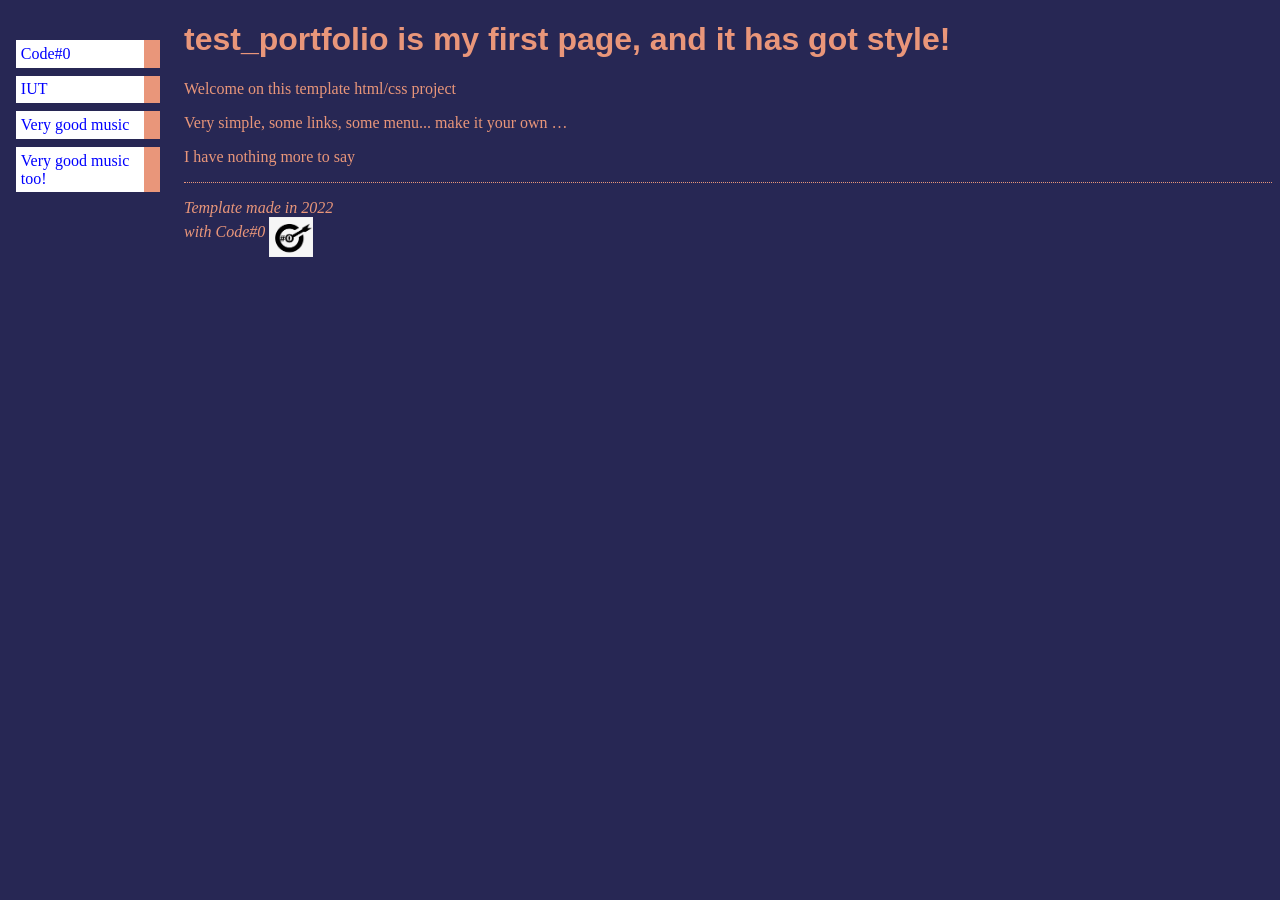
==== index.html @ 6505c1ee ":tada: Initial Commit" ====
<!DOCTYPE html PUBLIC "-//W3C//DTD HTML 4.01//EN">
<html>
<head>
  <title>One incredible styled html page</title>
  <link rel="stylesheet" href="mycoolstyle.css">
</head>

<body>

<!-- Navigation menu -->
<ul class="navbar">
  <li><a href="https://codefirst.iut.uca.fr/home">Code#0</a>
  <li><a href="http://iut.uca.fr">IUT</a>
  <li><a href="https://neilyoungarchives.com/">Very good music</a>
  <li><a href="https://www.youtube.com/watch?v=CY5dTBhRxOA">Very good music too!</a>
</ul>

<!-- Main Content -->
<h1>test_portfolio is my first page, and it has got style!</h1>

<p>Welcome on this template html/css project 

<p>Very simple, some links, some menu... make it your own
&hellip;

<p>I have nothing more to say

<!-- my footer -->
<address>Template made in 2022<br>
  with Code#0 <a href="https://codefirst.iut.uca.fr/home"><img src="images/CodeFirstLogo.png" alt="Code#0" align="middle" border="0" height="40px"/>
  </a></address>

</body>
</html>
---- mycoolstyle.css ----
body {
    padding-left: 11em;
    font-family: Georgia, 'Georgia', "Times New Roman",
          Times, serif;
    color: darksalmon;
    background-color: rgb(39, 39, 84) }
  ul.navbar {
    list-style-type: none;
    padding: 0;
    margin: 0;
    position: absolute;
    top: 2em;
    left: 1em;
    width: 9em }
  h1 {
    font-family: Helvetica, Geneva, Arial,
          SunSans-Regular, sans-serif }
  ul.navbar li {
    background: white;
    margin: 0.5em 0;
    padding: 0.3em;
    border-right: 1em solid darksalmon }
  ul.navbar a {
    text-decoration: none }
  a:link {
    color: blue }
  a:visited {
    color: darkblue }
  address {
    margin-top: 1em;
    padding-top: 1em;
    border-top: thin dotted }
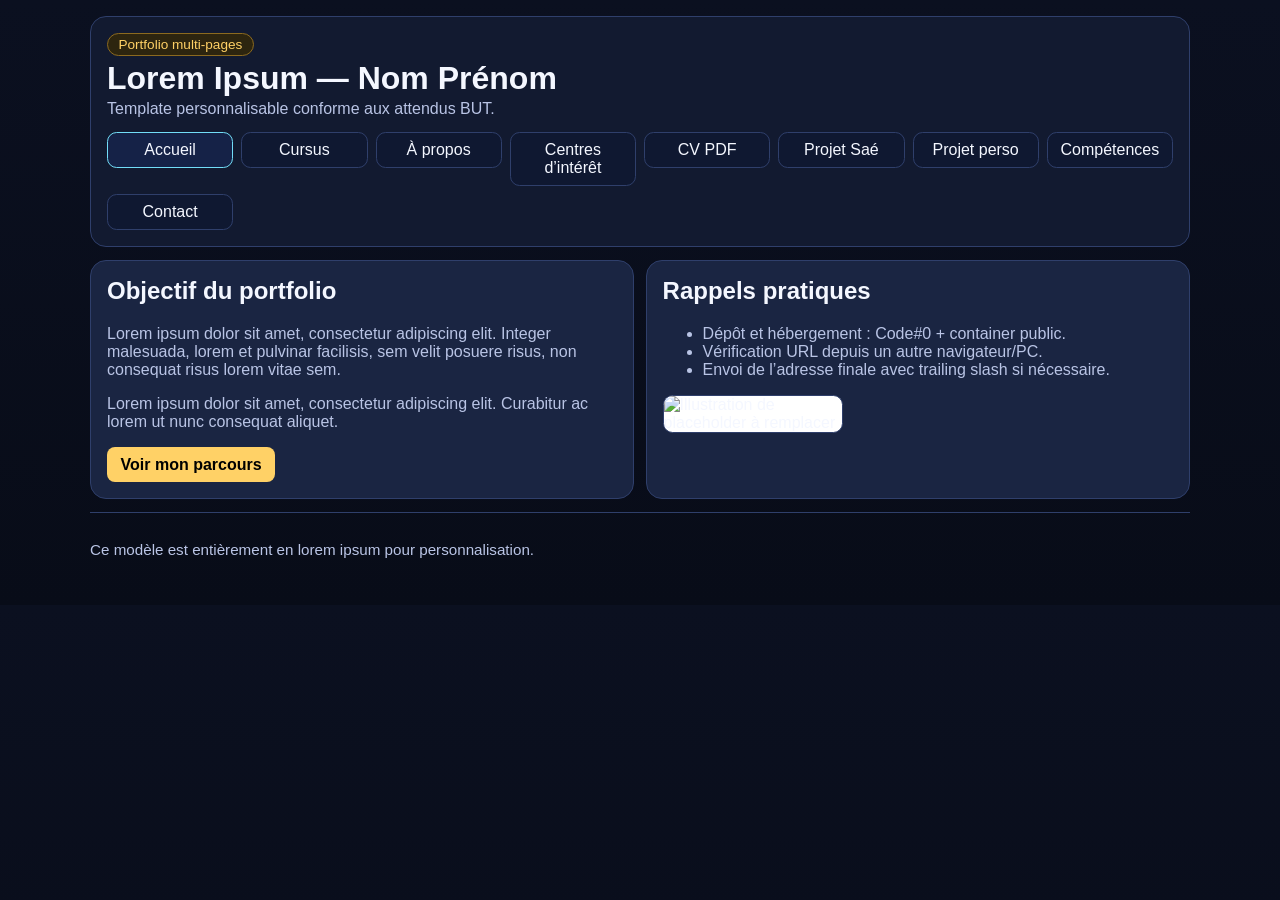
==== commit 1131d10f: "Add cursus and centres d'interet sections with richer visual placeholders" ====
--- a/index.html
+++ b/index.html
@@ -1,34 +1,56 @@
-<!DOCTYPE html PUBLIC "-//W3C//DTD HTML 4.01//EN">
-<html>
+<!DOCTYPE html>
+<html lang="fr">
 <head>
-  <title>One incredible styled html page</title>
+  <meta charset="UTF-8">
+  <meta name="viewport" content="width=device-width, initial-scale=1.0">
+  <meta name="description" content="Portfolio BUT Informatique multi-pages - modèle lorem ipsum">
+  <title>Accueil | Portfolio BUT</title>
   <link rel="stylesheet" href="mycoolstyle.css">
 </head>
+<body>
+<a class="skip-link" href="#contenu">Aller au contenu</a>
+<div class="site-shell">
+  <header class="top">
+    <span class="badge">Portfolio multi-pages</span>
+    <h1>Lorem Ipsum — Nom Prénom</h1>
+    <p>Template personnalisable conforme aux attendus BUT.</p>
+    <nav aria-label="Navigation principale">
+      <ul>
+        <li><a href="index.html" aria-current="page">Accueil</a></li>
+        <li><a href="cursus.html">Cursus</a></li>
+        <li><a href="a-propos.html">À propos</a></li>
+        <li><a href="centres-interet.html">Centres d’intérêt</a></li>
+        <li><a href="cv.html">CV PDF</a></li>
+        <li><a href="sae.html">Projet Saé</a></li>
+        <li><a href="projet-personnel.html">Projet perso</a></li>
+        <li><a href="competences.html">Compétences</a></li>
+        <li><a href="contact.html">Contact</a></li>
+      </ul>
+    </nav>
+  </header>
 
-<body>
+  <main id="contenu" class="grid-2">
+    <section class="panel">
+      <h2>Objectif du portfolio</h2>
+      <p>Lorem ipsum dolor sit amet, consectetur adipiscing elit. Integer malesuada, lorem et pulvinar facilisis, sem velit posuere risus, non consequat risus lorem vitae sem.</p>
+      <p>Lorem ipsum dolor sit amet, consectetur adipiscing elit. Curabitur ac lorem ut nunc consequat aliquet.</p>
+      <a class="cta" href="cursus.html">Voir mon parcours</a>
+    </section>
 
-<!-- Navigation menu -->
-<ul class="navbar">
-  <li><a href="https://codefirst.iut.uca.fr/home">Code#0</a>
-  <li><a href="http://iut.uca.fr">IUT</a>
-  <li><a href="https://neilyoungarchives.com/">Very good music</a>
-  <li><a href="https://www.youtube.com/watch?v=CY5dTBhRxOA">Very good music too!</a>
-</ul>
+    <section class="panel">
+      <h2>Rappels pratiques</h2>
+      <ul>
+        <li>Dépôt et hébergement : Code#0 + container public.</li>
+        <li>Vérification URL depuis un autre navigateur/PC.</li>
+        <li>Envoi de l’adresse finale avec trailing slash si nécessaire.</li>
+      </ul>
+      <img class="hero-image" src="images/CodeFirstLogo.png" alt="Illustration de placeholder à remplacer">
+    </section>
+  </main>
 
-<!-- Main Content -->
-<h1>test_portfolio is my first page, and it has got style!</h1>
-
-<p>Welcome on this template html/css project 
-
-<p>Very simple, some links, some menu... make it your own
-&hellip;
-
-<p>I have nothing more to say
-
-<!-- my footer -->
-<address>Template made in 2022<br>
-  with Code#0 <a href="https://codefirst.iut.uca.fr/home"><img src="images/CodeFirstLogo.png" alt="Code#0" align="middle" border="0" height="40px"/>
-  </a></address>
-
+  <footer>
+    <p>Ce modèle est entièrement en lorem ipsum pour personnalisation.</p>
+  </footer>
+</div>
 </body>
-</html>+</html>
--- a/mycoolstyle.css
+++ b/mycoolstyle.css
@@ -1,32 +1,169 @@
+:root {
+  --bg: #0b1020;
+  --bg-soft: #121a30;
+  --card: #1a2542;
+  --line: #2f3f6b;
+  --text: #f4f7ff;
+  --muted: #b9c4e5;
+  --accent: #ffd166;
+  --accent-2: #72ddf7;
+}
+
+* { box-sizing: border-box; }
+
 body {
-    padding-left: 11em;
-    font-family: Georgia, 'Georgia', "Times New Roman",
-          Times, serif;
-    color: darksalmon;
-    background-color: rgb(39, 39, 84) }
-  ul.navbar {
-    list-style-type: none;
-    padding: 0;
-    margin: 0;
-    position: absolute;
-    top: 2em;
-    left: 1em;
-    width: 9em }
-  h1 {
-    font-family: Helvetica, Geneva, Arial,
-          SunSans-Regular, sans-serif }
-  ul.navbar li {
-    background: white;
-    margin: 0.5em 0;
-    padding: 0.3em;
-    border-right: 1em solid darksalmon }
-  ul.navbar a {
-    text-decoration: none }
-  a:link {
-    color: blue }
-  a:visited {
-    color: darkblue }
-  address {
-    margin-top: 1em;
-    padding-top: 1em;
-    border-top: thin dotted }+  margin: 0;
+  font-family: "Trebuchet MS", "Segoe UI", sans-serif;
+  background: linear-gradient(180deg, var(--bg) 0%, #080c18 100%);
+  color: var(--text);
+}
+
+.skip-link {
+  position: absolute;
+  left: -9999px;
+}
+
+.skip-link:focus {
+  left: 1rem;
+  top: 1rem;
+  z-index: 100;
+  background: var(--accent);
+  color: #000;
+  padding: .5rem .7rem;
+  border-radius: .4rem;
+}
+
+.site-shell {
+  width: min(1100px, 92vw);
+  margin: 0 auto;
+  padding: 1rem 0 2rem;
+}
+
+.top {
+  background: var(--bg-soft);
+  border: 1px solid var(--line);
+  border-radius: 1rem;
+  padding: 1rem;
+}
+
+.top h1 { margin: .2rem 0; }
+.top p { margin: 0; color: var(--muted); }
+
+nav ul {
+  list-style: none;
+  padding: 0;
+  margin: .9rem 0 0;
+  display: grid;
+  grid-template-columns: repeat(auto-fit, minmax(120px, 1fr));
+  gap: .5rem;
+}
+
+nav a {
+  display: block;
+  text-decoration: none;
+  text-align: center;
+  color: var(--text);
+  background: #0f1831;
+  border: 1px solid var(--line);
+  border-radius: .6rem;
+  padding: .5rem;
+}
+
+nav a:hover,
+nav a[aria-current="page"] {
+  border-color: var(--accent-2);
+  background: #152247;
+}
+
+main {
+  margin-top: .8rem;
+  display: grid;
+  gap: .8rem;
+}
+
+.panel {
+  background: var(--card);
+  border: 1px solid var(--line);
+  border-radius: 1rem;
+  padding: 1rem;
+}
+
+.panel h2, .panel h3 { margin-top: 0; }
+.panel p, .panel li { color: var(--muted); }
+
+.grid-2 {
+  display: grid;
+  grid-template-columns: 1fr;
+  gap: .7rem;
+}
+
+.badge {
+  display: inline-block;
+  border: 1px solid #8c6a1f;
+  background: #2d250f;
+  color: var(--accent);
+  border-radius: 999px;
+  padding: .2rem .65rem;
+  font-size: .85rem;
+}
+
+.cta {
+  display: inline-block;
+  text-decoration: none;
+  color: #000;
+  background: var(--accent);
+  border-radius: .5rem;
+  padding: .55rem .85rem;
+  font-weight: 700;
+}
+
+.figure-slots {
+  display: grid;
+  grid-template-columns: repeat(auto-fit, minmax(160px,1fr));
+  gap: .6rem;
+}
+
+.slot {
+  min-height: 100px;
+  border: 1px dashed var(--accent-2);
+  border-radius: .7rem;
+  display: grid;
+  place-items: center;
+  color: var(--accent-2);
+  background: #101a34;
+}
+
+.table-like {
+  width: 100%;
+  border-collapse: collapse;
+}
+
+.table-like th,
+.table-like td {
+  border: 1px solid var(--line);
+  padding: .55rem;
+  text-align: left;
+}
+
+footer {
+  margin-top: .8rem;
+  border-top: 1px solid var(--line);
+  padding-top: .8rem;
+  color: var(--muted);
+  font-size: .95rem;
+}
+
+@media (min-width: 850px) {
+  .grid-2 { grid-template-columns: 1fr 1fr; }
+}
+
+
+.hero-image {
+  max-width: 180px;
+  width: 100%;
+  display: block;
+  margin-top: .6rem;
+  border: 1px solid var(--line);
+  border-radius: .6rem;
+  background: #fff;
+}
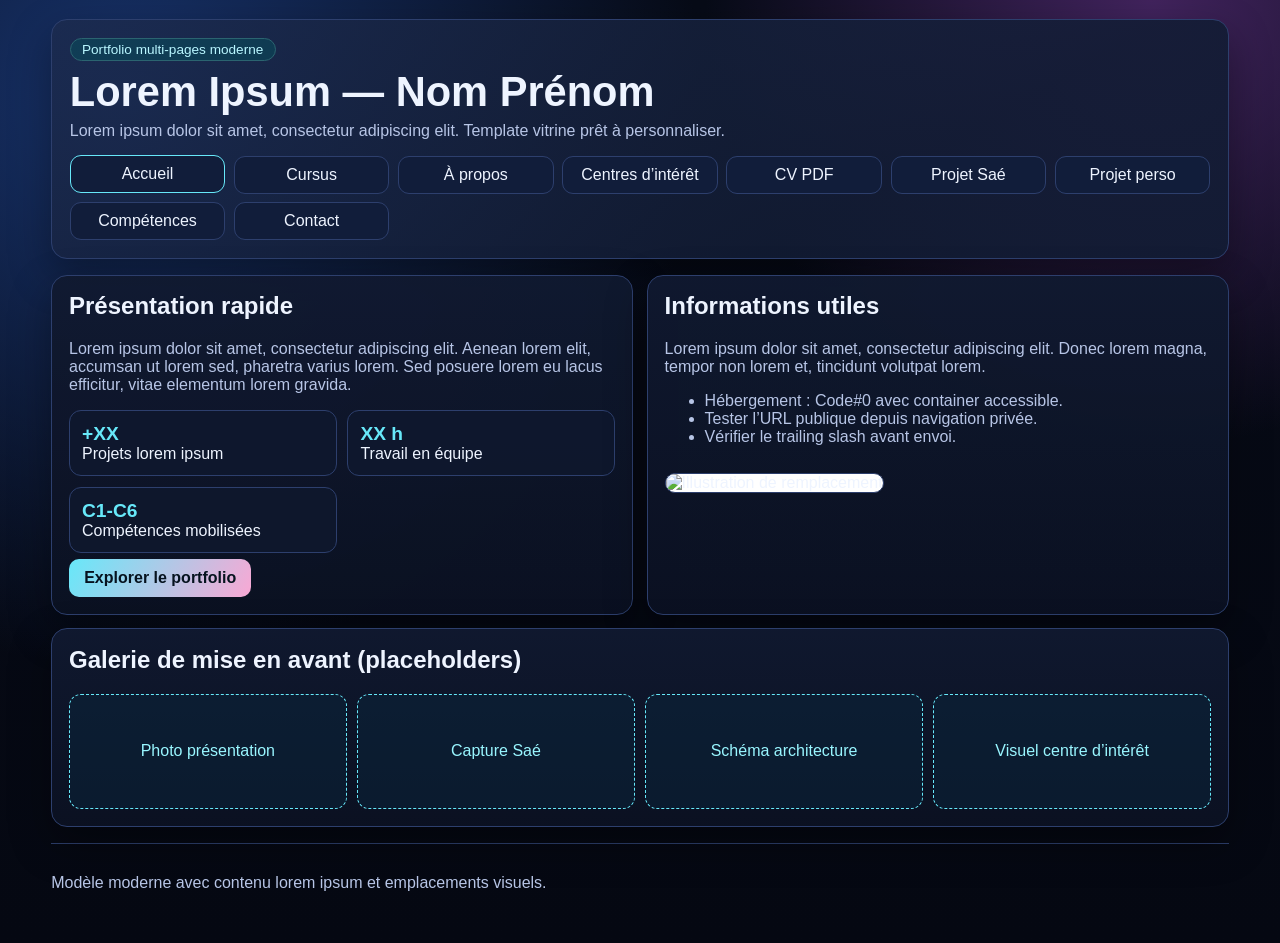
==== commit 710a77c6: "Modernize portfolio with richer lorem content and image placeholders" ====
--- a/index.html
+++ b/index.html
@@ -3,7 +3,7 @@
 <head>
   <meta charset="UTF-8">
   <meta name="viewport" content="width=device-width, initial-scale=1.0">
-  <meta name="description" content="Portfolio BUT Informatique multi-pages - modèle lorem ipsum">
+  <meta name="description" content="Portfolio BUT Informatique multi-pages moderne - modèle lorem ipsum">
   <title>Accueil | Portfolio BUT</title>
   <link rel="stylesheet" href="mycoolstyle.css">
 </head>
@@ -11,9 +11,9 @@
 <a class="skip-link" href="#contenu">Aller au contenu</a>
 <div class="site-shell">
   <header class="top">
-    <span class="badge">Portfolio multi-pages</span>
+    <span class="badge">Portfolio multi-pages moderne</span>
     <h1>Lorem Ipsum — Nom Prénom</h1>
-    <p>Template personnalisable conforme aux attendus BUT.</p>
+    <p>Lorem ipsum dolor sit amet, consectetur adipiscing elit. Template vitrine prêt à personnaliser.</p>
     <nav aria-label="Navigation principale">
       <ul>
         <li><a href="index.html" aria-current="page">Accueil</a></li>
@@ -31,25 +31,40 @@
 
   <main id="contenu" class="grid-2">
     <section class="panel">
-      <h2>Objectif du portfolio</h2>
-      <p>Lorem ipsum dolor sit amet, consectetur adipiscing elit. Integer malesuada, lorem et pulvinar facilisis, sem velit posuere risus, non consequat risus lorem vitae sem.</p>
-      <p>Lorem ipsum dolor sit amet, consectetur adipiscing elit. Curabitur ac lorem ut nunc consequat aliquet.</p>
-      <a class="cta" href="cursus.html">Voir mon parcours</a>
+      <h2>Présentation rapide</h2>
+      <p>Lorem ipsum dolor sit amet, consectetur adipiscing elit. Aenean lorem elit, accumsan ut lorem sed, pharetra varius lorem. Sed posuere lorem eu lacus efficitur, vitae elementum lorem gravida.</p>
+      <div class="kpi-grid">
+        <div class="kpi"><strong>+XX</strong>Projets lorem ipsum</div>
+        <div class="kpi"><strong>XX h</strong>Travail en équipe</div>
+        <div class="kpi"><strong>C1-C6</strong>Compétences mobilisées</div>
+      </div>
+      <a class="cta" href="cursus.html">Explorer le portfolio</a>
     </section>
 
     <section class="panel">
-      <h2>Rappels pratiques</h2>
+      <h2>Informations utiles</h2>
+      <p>Lorem ipsum dolor sit amet, consectetur adipiscing elit. Donec lorem magna, tempor non lorem et, tincidunt volutpat lorem.</p>
       <ul>
-        <li>Dépôt et hébergement : Code#0 + container public.</li>
-        <li>Vérification URL depuis un autre navigateur/PC.</li>
-        <li>Envoi de l’adresse finale avec trailing slash si nécessaire.</li>
+        <li>Hébergement : Code#0 avec container accessible.</li>
+        <li>Tester l’URL publique depuis navigation privée.</li>
+        <li>Vérifier le trailing slash avant envoi.</li>
       </ul>
-      <img class="hero-image" src="images/CodeFirstLogo.png" alt="Illustration de placeholder à remplacer">
+      <img class="hero-image" src="images/CodeFirstLogo.png" alt="Illustration de remplacement">
+    </section>
+
+    <section class="panel span-2">
+      <h2>Galerie de mise en avant (placeholders)</h2>
+      <div class="figure-slots">
+        <div class="slot">Photo présentation</div>
+        <div class="slot">Capture Saé</div>
+        <div class="slot">Schéma architecture</div>
+        <div class="slot">Visuel centre d’intérêt</div>
+      </div>
     </section>
   </main>
 
   <footer>
-    <p>Ce modèle est entièrement en lorem ipsum pour personnalisation.</p>
+    <p>Modèle moderne avec contenu lorem ipsum et emplacements visuels.</p>
   </footer>
 </div>
 </body>
--- a/mycoolstyle.css
+++ b/mycoolstyle.css
@@ -1,21 +1,28 @@
 :root {
-  --bg: #0b1020;
-  --bg-soft: #121a30;
-  --card: #1a2542;
-  --line: #2f3f6b;
-  --text: #f4f7ff;
-  --muted: #b9c4e5;
-  --accent: #ffd166;
-  --accent-2: #72ddf7;
+  --bg: #070b17;
+  --bg-2: #0d1427;
+  --surface: rgba(18, 28, 52, 0.9);
+  --surface-soft: rgba(28, 42, 76, 0.76);
+  --line: #2d3f6d;
+  --text: #eef4ff;
+  --muted: #b7c5e6;
+  --accent: #67e8f9;
+  --accent-2: #f9a8d4;
+  --accent-3: #fde68a;
+  --radius: 16px;
+  --shadow: 0 16px 40px rgba(0, 0, 0, 0.35);
 }
 
 * { box-sizing: border-box; }
 
 body {
   margin: 0;
-  font-family: "Trebuchet MS", "Segoe UI", sans-serif;
-  background: linear-gradient(180deg, var(--bg) 0%, #080c18 100%);
+  font-family: Inter, "Segoe UI", Roboto, Helvetica, Arial, sans-serif;
   color: var(--text);
+  background:
+    radial-gradient(circle at 10% 10%, #17326a 0%, transparent 40%),
+    radial-gradient(circle at 90% 0%, #41235d 0%, transparent 30%),
+    linear-gradient(180deg, var(--bg) 0%, #050812 100%);
 }
 
 .skip-link {
@@ -26,111 +33,157 @@
 .skip-link:focus {
   left: 1rem;
   top: 1rem;
-  z-index: 100;
-  background: var(--accent);
-  color: #000;
-  padding: .5rem .7rem;
-  border-radius: .4rem;
+  z-index: 999;
+  background: var(--accent-3);
+  color: #1f1300;
+  padding: .55rem .8rem;
+  border-radius: 10px;
+  font-weight: 700;
 }
 
 .site-shell {
-  width: min(1100px, 92vw);
+  width: min(1200px, 92vw);
   margin: 0 auto;
-  padding: 1rem 0 2rem;
+  padding: 1.2rem 0 2.2rem;
 }
 
 .top {
-  background: var(--bg-soft);
-  border: 1px solid var(--line);
-  border-radius: 1rem;
-  padding: 1rem;
-}
-
-.top h1 { margin: .2rem 0; }
-.top p { margin: 0; color: var(--muted); }
+  border: 1px solid var(--line);
+  background: linear-gradient(150deg, var(--surface-soft) 0%, var(--surface) 70%);
+  border-radius: var(--radius);
+  box-shadow: var(--shadow);
+  padding: 1.1rem;
+}
+
+.badge {
+  display: inline-block;
+  padding: .2rem .7rem;
+  border-radius: 999px;
+  border: 1px solid #2b6470;
+  background: rgba(7, 80, 93, 0.5);
+  color: #b9f6ff;
+  font-size: .85rem;
+}
+
+.top h1 {
+  margin: .45rem 0 .35rem;
+  font-size: clamp(1.6rem, 4vw, 2.6rem);
+}
+
+.top p {
+  margin: 0;
+  color: var(--muted);
+}
 
 nav ul {
+  margin: 1rem 0 0;
+  padding: 0;
   list-style: none;
-  padding: 0;
-  margin: .9rem 0 0;
-  display: grid;
-  grid-template-columns: repeat(auto-fit, minmax(120px, 1fr));
-  gap: .5rem;
+  display: grid;
+  grid-template-columns: repeat(auto-fit, minmax(140px, 1fr));
+  gap: .55rem;
 }
 
 nav a {
-  display: block;
   text-decoration: none;
   text-align: center;
+  display: block;
   color: var(--text);
-  background: #0f1831;
-  border: 1px solid var(--line);
-  border-radius: .6rem;
-  padding: .5rem;
+  border: 1px solid var(--line);
+  border-radius: 11px;
+  padding: .55rem .6rem;
+  background: #111d3a;
+  transition: transform .16s ease, border-color .16s ease;
 }
 
 nav a:hover,
 nav a[aria-current="page"] {
-  border-color: var(--accent-2);
-  background: #152247;
+  border-color: var(--accent);
+  transform: translateY(-1px);
 }
 
 main {
-  margin-top: .8rem;
-  display: grid;
-  gap: .8rem;
+  margin-top: 1rem;
+  display: grid;
+  gap: .85rem;
+}
+
+.grid-2 {
+  grid-template-columns: 1fr;
 }
 
 .panel {
-  background: var(--card);
-  border: 1px solid var(--line);
-  border-radius: 1rem;
-  padding: 1rem;
-}
-
-.panel h2, .panel h3 { margin-top: 0; }
-.panel p, .panel li { color: var(--muted); }
-
-.grid-2 {
-  display: grid;
-  grid-template-columns: 1fr;
-  gap: .7rem;
-}
-
-.badge {
-  display: inline-block;
-  border: 1px solid #8c6a1f;
-  background: #2d250f;
+  border: 1px solid var(--line);
+  border-radius: var(--radius);
+  background: linear-gradient(180deg, rgba(16, 25, 48, .95), rgba(11, 17, 34, .95));
+  padding: 1.05rem;
+  box-shadow: var(--shadow);
+}
+
+.panel h2,
+.panel h3 {
+  margin-top: 0;
+}
+
+.panel p,
+.panel li,
+.panel td,
+.panel th {
+  color: var(--muted);
+}
+
+.kpi-grid,
+.cards-grid,
+.figure-slots {
+  display: grid;
+  grid-template-columns: repeat(auto-fit, minmax(180px, 1fr));
+  gap: .65rem;
+}
+
+.kpi,
+.mini-card {
+  border: 1px solid var(--line);
+  border-radius: 12px;
+  padding: .75rem;
+  background: rgba(15, 24, 46, .86);
+}
+
+.kpi strong {
+  display: block;
+  font-size: 1.2rem;
   color: var(--accent);
-  border-radius: 999px;
-  padding: .2rem .65rem;
-  font-size: .85rem;
 }
 
 .cta {
   display: inline-block;
+  margin-top: .4rem;
   text-decoration: none;
-  color: #000;
-  background: var(--accent);
-  border-radius: .5rem;
-  padding: .55rem .85rem;
-  font-weight: 700;
-}
-
-.figure-slots {
-  display: grid;
-  grid-template-columns: repeat(auto-fit, minmax(160px,1fr));
-  gap: .6rem;
-}
-
-.slot {
-  min-height: 100px;
-  border: 1px dashed var(--accent-2);
-  border-radius: .7rem;
+  color: #06131f;
+  background: linear-gradient(120deg, var(--accent), var(--accent-2));
+  border-radius: 10px;
+  padding: .62rem .95rem;
+  font-weight: 800;
+}
+
+.hero-image {
+  max-width: 220px;
+  width: 100%;
+  border: 1px solid var(--line);
+  border-radius: 12px;
+  margin-top: .7rem;
+  background: #fff;
+}
+
+.figure-slots .slot {
+  min-height: 115px;
+  border: 1px dashed var(--accent);
+  border-radius: 12px;
   display: grid;
   place-items: center;
-  color: var(--accent-2);
-  background: #101a34;
+  text-align: center;
+  background: rgba(11, 36, 58, .56);
+  color: #99f6ff;
+  padding: .5rem;
 }
 
 .table-like {
@@ -138,32 +191,34 @@
   border-collapse: collapse;
 }
 
-.table-like th,
-.table-like td {
+.table-like td,
+.table-like th {
   border: 1px solid var(--line);
   padding: .55rem;
-  text-align: left;
+}
+
+.timeline {
+  margin: 0;
+  padding-left: 1.1rem;
+}
+
+.timeline li {
+  margin: .45rem 0;
 }
 
 footer {
-  margin-top: .8rem;
+  margin-top: 1rem;
   border-top: 1px solid var(--line);
-  padding-top: .8rem;
+  padding-top: .9rem;
   color: var(--muted);
-  font-size: .95rem;
-}
-
-@media (min-width: 850px) {
-  .grid-2 { grid-template-columns: 1fr 1fr; }
-}
-
-
-.hero-image {
-  max-width: 180px;
-  width: 100%;
-  display: block;
-  margin-top: .6rem;
-  border: 1px solid var(--line);
-  border-radius: .6rem;
-  background: #fff;
-}
+}
+
+@media (min-width: 900px) {
+  .grid-2 {
+    grid-template-columns: 1fr 1fr;
+  }
+
+  .span-2 {
+    grid-column: 1 / -1;
+  }
+}
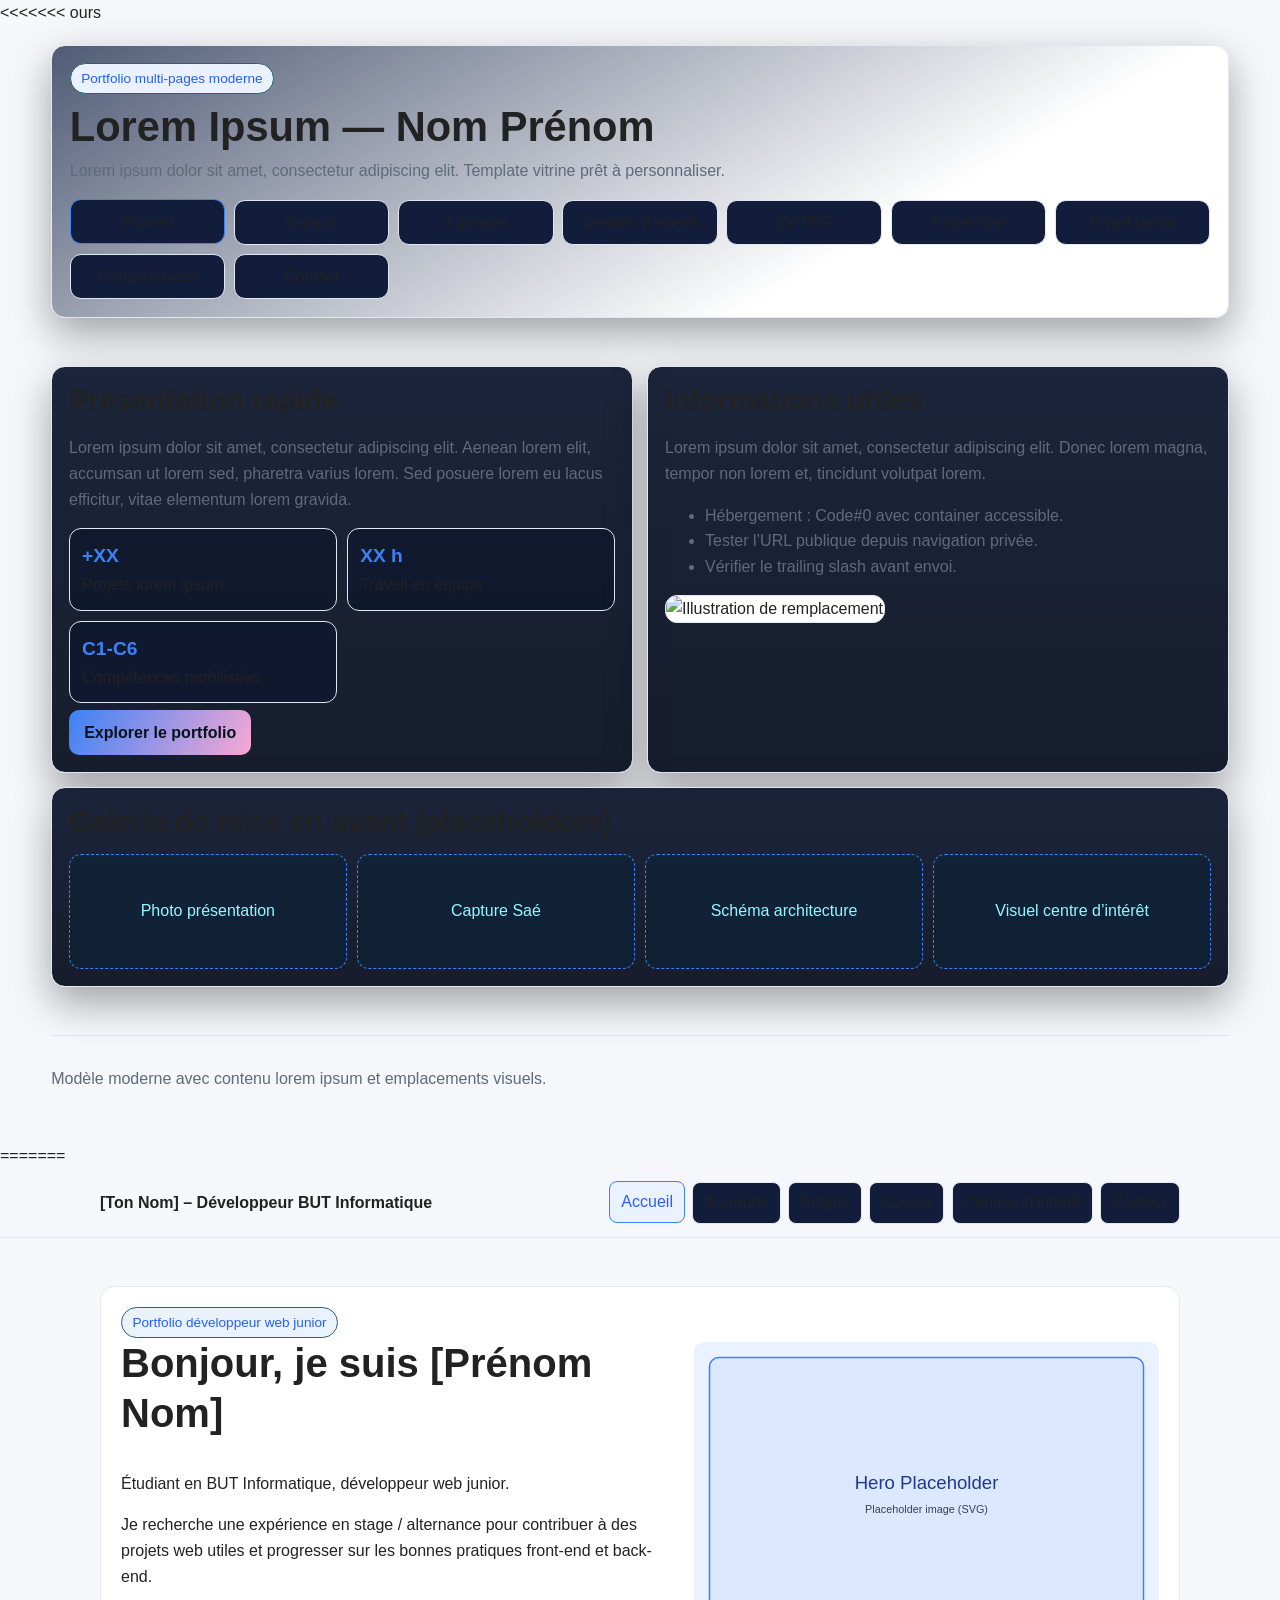
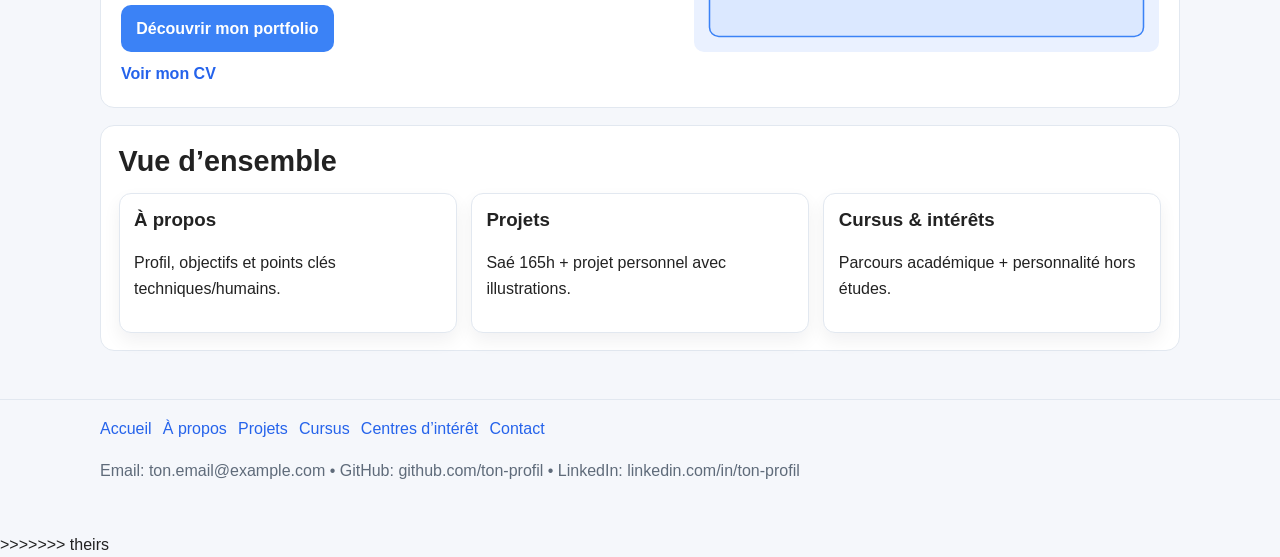
==== commit be6b9c6d: "dsfsdfs" ====
--- a/index.html
+++ b/index.html
@@ -3,6 +3,7 @@
 <head>
   <meta charset="UTF-8">
   <meta name="viewport" content="width=device-width, initial-scale=1.0">
+<<<<<<< ours
   <meta name="description" content="Portfolio BUT Informatique multi-pages moderne - modèle lorem ipsum">
   <title>Accueil | Portfolio BUT</title>
   <link rel="stylesheet" href="mycoolstyle.css">
@@ -67,5 +68,74 @@
     <p>Modèle moderne avec contenu lorem ipsum et emplacements visuels.</p>
   </footer>
 </div>
+=======
+  <title>Accueil | Portfolio</title>
+  <link rel="stylesheet" href="assets/css/main.css">
+</head>
+<body>
+<header class="site-header">
+  <div class="container header-inner">
+    <a class="brand" href="index.html">[Ton Nom] – Développeur BUT Informatique</a>
+    <nav aria-label="Navigation principale">
+      <ul class="nav-list">
+        <li><a href="index.html" aria-current="page">Accueil</a></li>
+        <li><a href="about.html">À propos</a></li>
+        <li><a href="projects.html">Projets</a></li>
+        <li><a href="cursus.html">Cursus</a></li>
+        <li><a href="interests.html">Centres d’intérêt</a></li>
+        <li><a href="contact.html">Contact</a></li>
+      </ul>
+    </nav>
+  </div>
+</header>
+
+<main>
+  <div class="container">
+    <section class="hero">
+      <div>
+        <span class="badge">Portfolio développeur web junior</span>
+        <h1>Bonjour, je suis [Prénom Nom]</h1>
+        <p>Étudiant en BUT Informatique, développeur web junior.</p>
+        <!-- TODO: Remplacer ce texte par votre vraie présentation -->
+        <p>Je recherche une expérience en stage / alternance pour contribuer à des projets web utiles et progresser sur les bonnes pratiques front-end et back-end.</p>
+        <a class="button" href="projects.html">Découvrir mon portfolio</a>
+        <br>
+        <a class="cv-link" href="cv.html">Voir mon CV</a>
+      </div>
+      <div>
+        <!-- TODO: Remplacer l'image de placeholder -->
+        <img src="assets/img/hero-placeholder.svg" alt="Illustration d'accueil placeholder">
+      </div>
+    </section>
+
+    <section class="section">
+      <h2>Vue d’ensemble</h2>
+      <div class="grid-3">
+        <article class="card">
+          <h3>À propos</h3>
+          <p>Profil, objectifs et points clés techniques/humains.</p>
+        </article>
+        <article class="card">
+          <h3>Projets</h3>
+          <p>Saé 165h + projet personnel avec illustrations.</p>
+        </article>
+        <article class="card">
+          <h3>Cursus & intérêts</h3>
+          <p>Parcours académique + personnalité hors études.</p>
+        </article>
+      </div>
+    </section>
+  </div>
+</main>
+
+<footer class="site-footer">
+  <div class="container">
+    <div class="footer-links">
+      <a href="index.html">Accueil</a><a href="about.html">À propos</a><a href="projects.html">Projets</a><a href="cursus.html">Cursus</a><a href="interests.html">Centres d’intérêt</a><a href="contact.html">Contact</a>
+    </div>
+    <p>Email: ton.email@example.com • GitHub: github.com/ton-profil • LinkedIn: linkedin.com/in/ton-profil</p>
+  </div>
+</footer>
+>>>>>>> theirs
 </body>
 </html>
--- a/assets/css/main.css
+++ b/assets/css/main.css
@@ -0,0 +1,210 @@
+:root {
+  --bg: #f5f7fb;
+  --surface: #ffffff;
+  --text: #222222;
+  --muted: #5f6b7a;
+  --line: #e2e8f0;
+  --accent: #3b82f6;
+  --accent-dark: #2563eb;
+  --max-width: 1080px;
+  --radius: 14px;
+}
+
+* { box-sizing: border-box; }
+html, body { margin: 0; padding: 0; }
+body {
+  font-family: "Inter", "Segoe UI", Roboto, Helvetica, Arial, sans-serif;
+  background: var(--bg);
+  color: var(--text);
+  line-height: 1.6;
+}
+
+img { max-width: 100%; display: block; border-radius: 10px; }
+
+a { color: var(--accent-dark); text-decoration: none; }
+a:hover { text-decoration: underline; }
+
+.container {
+  width: min(var(--max-width), 92vw);
+  margin: 0 auto;
+}
+
+.site-header {
+  position: sticky;
+  top: 0;
+  z-index: 10;
+  background: rgba(245, 247, 251, 0.95);
+  border-bottom: 1px solid var(--line);
+  backdrop-filter: blur(8px);
+}
+
+.header-inner {
+  display: flex;
+  align-items: center;
+  justify-content: space-between;
+  gap: 1rem;
+  padding: 0.85rem 0;
+}
+
+.brand {
+  font-weight: 700;
+  color: var(--text);
+}
+
+.nav-list {
+  list-style: none;
+  display: flex;
+  flex-wrap: wrap;
+  gap: 0.45rem;
+  margin: 0;
+  padding: 0;
+}
+
+.nav-list a {
+  display: inline-block;
+  padding: 0.45rem 0.7rem;
+  border-radius: 8px;
+  color: var(--text);
+}
+
+.nav-list a:hover,
+.nav-list a[aria-current="page"] {
+  background: #eaf1ff;
+  color: var(--accent-dark);
+}
+
+main {
+  padding: 2rem 0;
+}
+
+.hero {
+  display: grid;
+  grid-template-columns: 1.2fr 1fr;
+  gap: 1rem;
+  align-items: center;
+  background: var(--surface);
+  border: 1px solid var(--line);
+  border-radius: var(--radius);
+  padding: 1.25rem;
+}
+
+.badge {
+  display: inline-block;
+  padding: 0.2rem 0.65rem;
+  border-radius: 999px;
+  background: #eaf1ff;
+  color: var(--accent-dark);
+  font-size: 0.85rem;
+}
+
+h1, h2, h3 { line-height: 1.25; margin-top: 0; }
+h1 { font-size: clamp(1.7rem, 4vw, 2.5rem); }
+h2 { font-size: clamp(1.35rem, 2.8vw, 1.8rem); margin-bottom: .8rem; }
+
+.section {
+  margin-top: 1.1rem;
+  background: var(--surface);
+  border: 1px solid var(--line);
+  border-radius: var(--radius);
+  padding: 1.1rem;
+}
+
+.grid-2 {
+  display: grid;
+  grid-template-columns: repeat(2, minmax(0, 1fr));
+  gap: .9rem;
+}
+
+.grid-3 {
+  display: grid;
+  grid-template-columns: repeat(3, minmax(0, 1fr));
+  gap: .9rem;
+}
+
+.card {
+  border: 1px solid var(--line);
+  border-radius: 12px;
+  padding: .9rem;
+  background: #fff;
+  box-shadow: 0 8px 18px rgba(17, 24, 39, 0.06);
+}
+
+.card figure { margin: 0; }
+.card figcaption { color: var(--muted); font-size: .9rem; margin-top: .35rem; }
+
+.timeline {
+  list-style: none;
+  margin: 0;
+  padding: 0;
+  border-left: 2px solid #dbe6ff;
+}
+
+.timeline li {
+  padding-left: .95rem;
+  margin: 0 0 1rem .4rem;
+  position: relative;
+}
+
+.timeline li::before {
+  content: "";
+  width: 10px;
+  height: 10px;
+  border-radius: 999px;
+  background: var(--accent);
+  position: absolute;
+  left: -0.4rem;
+  top: .25rem;
+}
+
+.button {
+  display: inline-block;
+  background: var(--accent);
+  color: #fff;
+  border-radius: 10px;
+  padding: .65rem .95rem;
+  font-weight: 600;
+  transition: background .2s ease;
+}
+
+.button:hover { background: var(--accent-dark); text-decoration: none; }
+
+form {
+  display: grid;
+  gap: .75rem;
+}
+
+label { font-weight: 600; }
+input, textarea {
+  width: 100%;
+  padding: .7rem;
+  border: 1px solid #cdd8e7;
+  border-radius: 10px;
+  font: inherit;
+}
+
+textarea { min-height: 140px; resize: vertical; }
+
+.site-footer {
+  border-top: 1px solid var(--line);
+  padding: 1rem 0 2rem;
+  color: var(--muted);
+}
+
+.footer-links {
+  display: flex;
+  gap: .7rem;
+  flex-wrap: wrap;
+}
+
+.cv-link {
+  margin-top: .6rem;
+  display: inline-block;
+  font-weight: 600;
+}
+
+/* Mobile */
+@media (max-width: 860px) {
+  .header-inner { flex-direction: column; align-items: flex-start; }
+  .hero { grid-template-columns: 1fr; }
+  .grid-2, .grid-3 { grid-template-columns: 1fr; }
+}
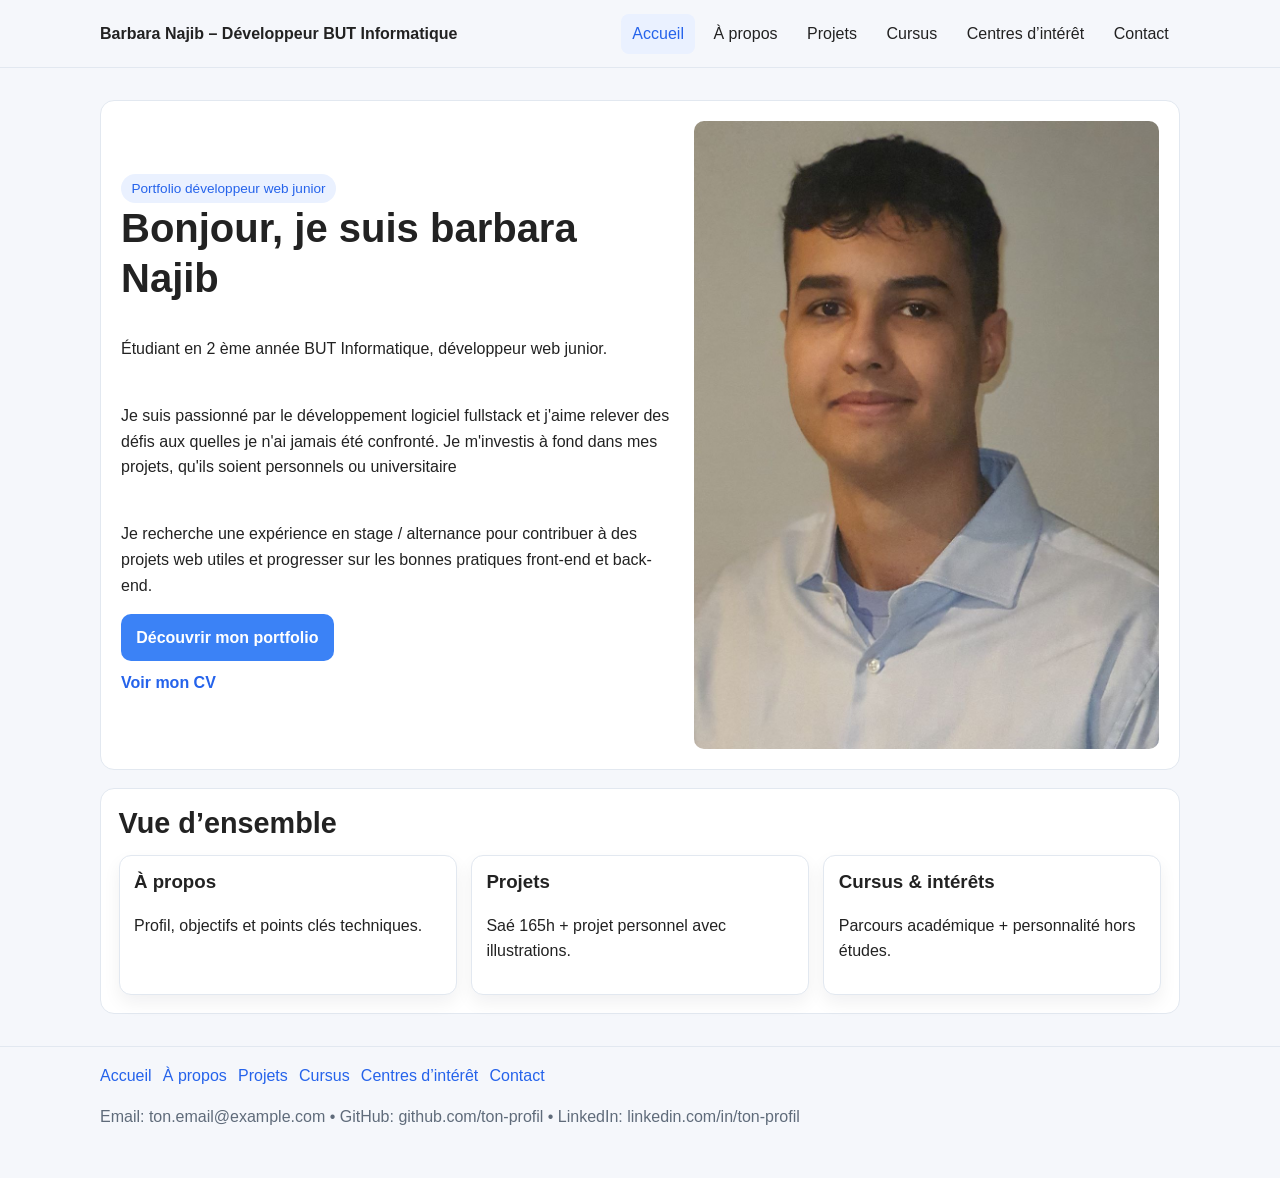
==== commit 2d34122f: "dsfdsfds" ====
--- a/index.html
+++ b/index.html
@@ -3,79 +3,13 @@
 <head>
   <meta charset="UTF-8">
   <meta name="viewport" content="width=device-width, initial-scale=1.0">
-<<<<<<< ours
-  <meta name="description" content="Portfolio BUT Informatique multi-pages moderne - modèle lorem ipsum">
-  <title>Accueil | Portfolio BUT</title>
-  <link rel="stylesheet" href="mycoolstyle.css">
-</head>
-<body>
-<a class="skip-link" href="#contenu">Aller au contenu</a>
-<div class="site-shell">
-  <header class="top">
-    <span class="badge">Portfolio multi-pages moderne</span>
-    <h1>Lorem Ipsum — Nom Prénom</h1>
-    <p>Lorem ipsum dolor sit amet, consectetur adipiscing elit. Template vitrine prêt à personnaliser.</p>
-    <nav aria-label="Navigation principale">
-      <ul>
-        <li><a href="index.html" aria-current="page">Accueil</a></li>
-        <li><a href="cursus.html">Cursus</a></li>
-        <li><a href="a-propos.html">À propos</a></li>
-        <li><a href="centres-interet.html">Centres d’intérêt</a></li>
-        <li><a href="cv.html">CV PDF</a></li>
-        <li><a href="sae.html">Projet Saé</a></li>
-        <li><a href="projet-personnel.html">Projet perso</a></li>
-        <li><a href="competences.html">Compétences</a></li>
-        <li><a href="contact.html">Contact</a></li>
-      </ul>
-    </nav>
-  </header>
-
-  <main id="contenu" class="grid-2">
-    <section class="panel">
-      <h2>Présentation rapide</h2>
-      <p>Lorem ipsum dolor sit amet, consectetur adipiscing elit. Aenean lorem elit, accumsan ut lorem sed, pharetra varius lorem. Sed posuere lorem eu lacus efficitur, vitae elementum lorem gravida.</p>
-      <div class="kpi-grid">
-        <div class="kpi"><strong>+XX</strong>Projets lorem ipsum</div>
-        <div class="kpi"><strong>XX h</strong>Travail en équipe</div>
-        <div class="kpi"><strong>C1-C6</strong>Compétences mobilisées</div>
-      </div>
-      <a class="cta" href="cursus.html">Explorer le portfolio</a>
-    </section>
-
-    <section class="panel">
-      <h2>Informations utiles</h2>
-      <p>Lorem ipsum dolor sit amet, consectetur adipiscing elit. Donec lorem magna, tempor non lorem et, tincidunt volutpat lorem.</p>
-      <ul>
-        <li>Hébergement : Code#0 avec container accessible.</li>
-        <li>Tester l’URL publique depuis navigation privée.</li>
-        <li>Vérifier le trailing slash avant envoi.</li>
-      </ul>
-      <img class="hero-image" src="images/CodeFirstLogo.png" alt="Illustration de remplacement">
-    </section>
-
-    <section class="panel span-2">
-      <h2>Galerie de mise en avant (placeholders)</h2>
-      <div class="figure-slots">
-        <div class="slot">Photo présentation</div>
-        <div class="slot">Capture Saé</div>
-        <div class="slot">Schéma architecture</div>
-        <div class="slot">Visuel centre d’intérêt</div>
-      </div>
-    </section>
-  </main>
-
-  <footer>
-    <p>Modèle moderne avec contenu lorem ipsum et emplacements visuels.</p>
-  </footer>
-</div>
-=======
   <title>Accueil | Portfolio</title>
   <link rel="stylesheet" href="assets/css/main.css">
 </head>
 <body>
 <header class="site-header">
   <div class="container header-inner">
-    <a class="brand" href="index.html">[Ton Nom] – Développeur BUT Informatique</a>
+    <a class="brand" href="index.html">Barbara Najib – Développeur BUT Informatique</a>
     <nav aria-label="Navigation principale">
       <ul class="nav-list">
         <li><a href="index.html" aria-current="page">Accueil</a></li>
@@ -94,17 +28,21 @@
     <section class="hero">
       <div>
         <span class="badge">Portfolio développeur web junior</span>
-        <h1>Bonjour, je suis [Prénom Nom]</h1>
-        <p>Étudiant en BUT Informatique, développeur web junior.</p>
-        <!-- TODO: Remplacer ce texte par votre vraie présentation -->
-        <p>Je recherche une expérience en stage / alternance pour contribuer à des projets web utiles et progresser sur les bonnes pratiques front-end et back-end.</p>
+        <h1>Bonjour, je suis barbara Najib</h1>
+        <p>Étudiant en 2 ème année BUT Informatique, développeur web junior.</p>
+        </br> 
+          Je suis passionné par le développement logiciel fullstack et j'aime relever des défis aux quelles je n'ai jamais été confronté. Je m'investis à fond dans mes projets, qu'ils soient personnels ou universitaire 
+        </br> 
+        </br> 
+          
+        </h1>
+                <p>Je recherche une expérience en stage / alternance pour contribuer à des projets web utiles et progresser sur les bonnes pratiques front-end et back-end.</p>
         <a class="button" href="projects.html">Découvrir mon portfolio</a>
         <br>
         <a class="cv-link" href="cv.html">Voir mon CV</a>
       </div>
       <div>
-        <!-- TODO: Remplacer l'image de placeholder -->
-        <img src="assets/img/hero-placeholder.svg" alt="Illustration d'accueil placeholder">
+        <img src="assets/img/ma-photo.jpg" alt="Illustration d'accueil placeholder">
       </div>
     </section>
 
@@ -113,7 +51,7 @@
       <div class="grid-3">
         <article class="card">
           <h3>À propos</h3>
-          <p>Profil, objectifs et points clés techniques/humains.</p>
+          <p>Profil, objectifs et points clés techniques.</p>
         </article>
         <article class="card">
           <h3>Projets</h3>
@@ -136,6 +74,5 @@
     <p>Email: ton.email@example.com • GitHub: github.com/ton-profil • LinkedIn: linkedin.com/in/ton-profil</p>
   </div>
 </footer>
->>>>>>> theirs
 </body>
 </html>
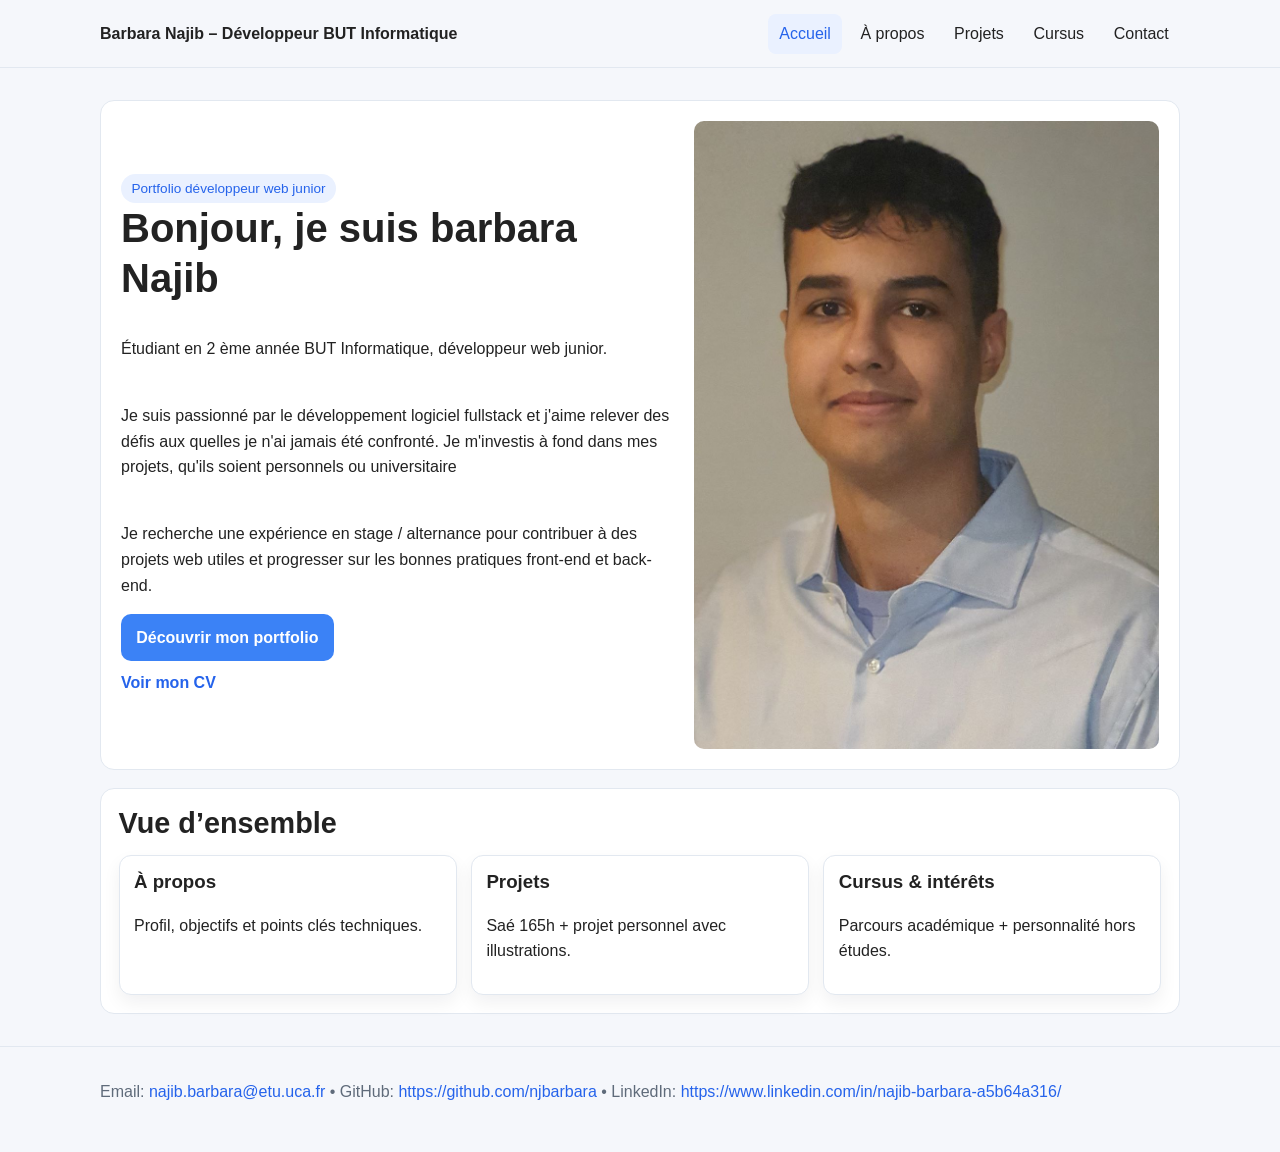
==== commit 66dbe9a1: "fdfdsfd" ====
--- a/index.html
+++ b/index.html
@@ -16,7 +16,6 @@
         <li><a href="about.html">À propos</a></li>
         <li><a href="projects.html">Projets</a></li>
         <li><a href="cursus.html">Cursus</a></li>
-        <li><a href="interests.html">Centres d’intérêt</a></li>
         <li><a href="contact.html">Contact</a></li>
       </ul>
     </nav>
@@ -39,7 +38,7 @@
                 <p>Je recherche une expérience en stage / alternance pour contribuer à des projets web utiles et progresser sur les bonnes pratiques front-end et back-end.</p>
         <a class="button" href="projects.html">Découvrir mon portfolio</a>
         <br>
-        <a class="cv-link" href="cv.html">Voir mon CV</a>
+      <a class="cv-link" href="resume.pdf">Voir mon CV</a>
       </div>
       <div>
         <img src="assets/img/ma-photo.jpg" alt="Illustration d'accueil placeholder">
@@ -68,11 +67,16 @@
 
 <footer class="site-footer">
   <div class="container">
-    <div class="footer-links">
-      <a href="index.html">Accueil</a><a href="about.html">À propos</a><a href="projects.html">Projets</a><a href="cursus.html">Cursus</a><a href="interests.html">Centres d’intérêt</a><a href="contact.html">Contact</a>
-    </div>
-    <p>Email: ton.email@example.com • GitHub: github.com/ton-profil • LinkedIn: linkedin.com/in/ton-profil</p>
-  </div>
+  <p>
+    Email:
+    <a href="mailto:najib.barbara@etu.uca.fr">najib.barbara@etu.uca.fr</a>
+    • GitHub:
+    <a href="https://github.com/njbarbara">https://github.com/njbarbara</a>
+    • LinkedIn:
+    <a href="https://www.linkedin.com/in/najib-barbara-a5b64a316/">
+      https://www.linkedin.com/in/najib-barbara-a5b64a316/
+    </a>
+  </p>  </div>
 </footer>
 </body>
 </html>
